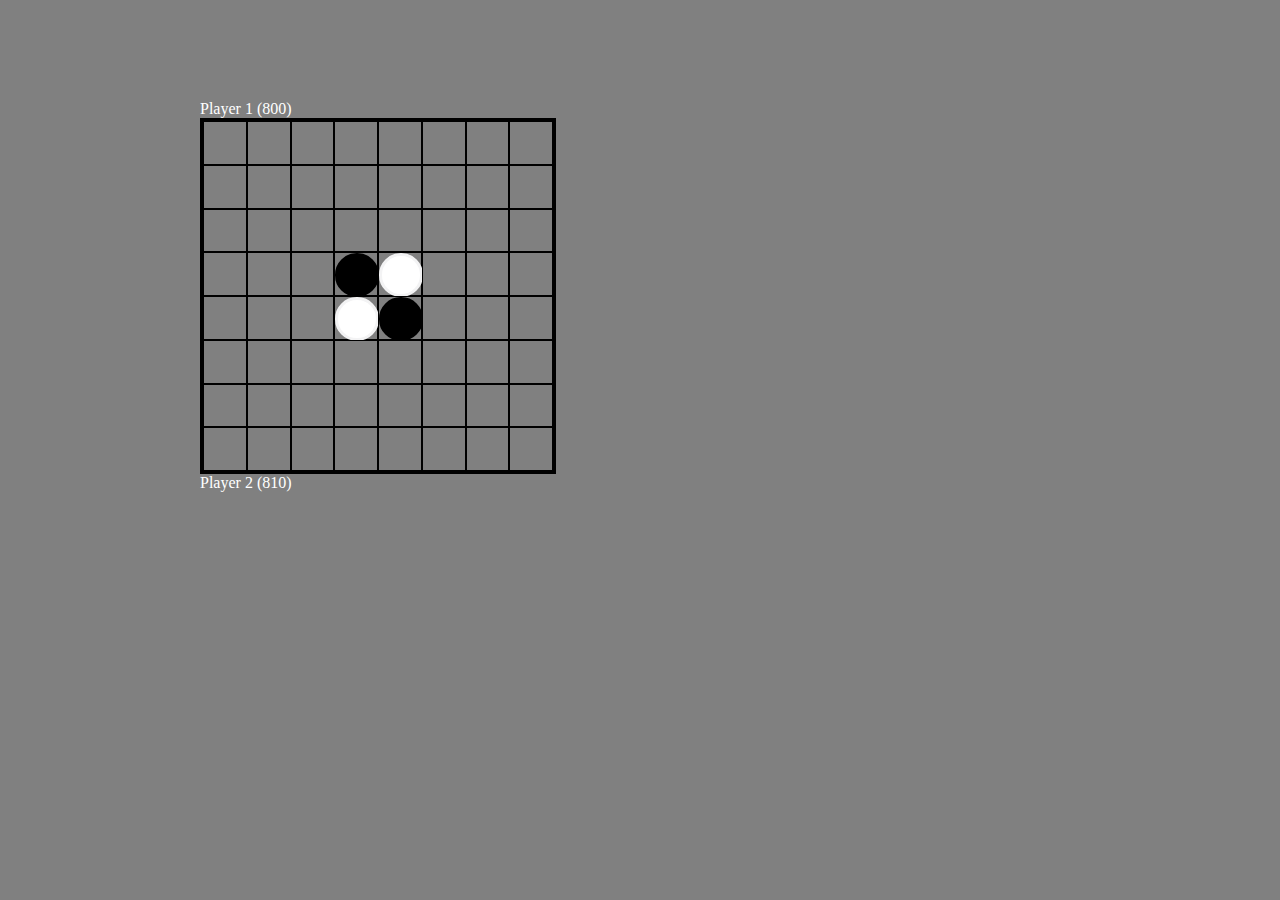
==== index.html @ 9037d4a7 "Create reversi grid" ====
<!DOCTYPE html>
<html lang="en">
<head>
    <meta charset="UTF-8">
    <meta name="viewport" content="width=device-width, initial-scale=1.0">
    <title>Document</title>
    <!-- <script src="script.js" defer></script> -->
    <link rel="stylesheet" href="style.css">
</head>
<body>
    <div class = container>
        <div class = "player-1">
            Player 1 (800)
        </div>
        <div class = "grid-container">
            <div class = "grid-item"></div>
            <div class = "grid-item"></div>
            <div class = "grid-item"></div>
            <div class = "grid-item"></div>
            <div class = "grid-item"></div>
            <div class = "grid-item"></div>
            <div class = "grid-item"></div>
            <div class = "grid-item"></div>
            <div class = "grid-item"></div>
            <div class = "grid-item"></div>
            <div class = "grid-item"></div>
            <div class = "grid-item"></div>
            <div class = "grid-item"></div>
            <div class = "grid-item"></div>
            <div class = "grid-item"></div>
            <div class = "grid-item"></div>
            <div class = "grid-item"></div>
            <div class = "grid-item"></div>
            <div class = "grid-item"></div>
            <div class = "grid-item"></div>
            <div class = "grid-item"></div>
            <div class = "grid-item"></div>
            <div class = "grid-item"></div>
            <div class = "grid-item"></div>
            <div class = "grid-item"></div>
            <div class = "grid-item"></div>
            <div class = "grid-item"></div>
            <div class = "grid-item">
                <span class = black-piece></span>
            </div>
            <div class = "grid-item">
                <span class = white-piece></span>
            </div>
            <div class = "grid-item"></div>
            <div class = "grid-item"></div>
            <div class = "grid-item"></div>
            <div class = "grid-item"></div>
            <div class = "grid-item"></div>
            <div class = "grid-item"></div>
            <div class = "grid-item">
                <span class = white-piece></span>
            </div>
            <div class = "grid-item">
                <span class = black-piece></span>
            </div>
            <div class = "grid-item"></div>
            <div class = "grid-item"></div>
            <div class = "grid-item"></div>
            <div class = "grid-item"></div>
            <div class = "grid-item"></div>
            <div class = "grid-item"></div>
            <div class = "grid-item"></div>
            <div class = "grid-item"></div>
            <div class = "grid-item"></div>
            <div class = "grid-item"></div>
            <div class = "grid-item"></div>
            <div class = "grid-item"></div>
            <div class = "grid-item"></div>
            <div class = "grid-item"></div>
            <div class = "grid-item"></div>
            <div class = "grid-item"></div>
            <div class = "grid-item"></div>
            <div class = "grid-item"></div>
            <div class = "grid-item"></div>
            <div class = "grid-item"></div>
            <div class = "grid-item"></div>
            <div class = "grid-item"></div>
            <div class = "grid-item"></div>
            <div class = "grid-item"></div>
            <div class = "grid-item"></div>
            <div class = "grid-item"></div>
            <div class = "grid-item"></div>
        </div>
        <div class = "player-2">
            Player 2 (810)
        </div>
    </div>
</body>

</html>
---- style.css ----
body {
    margin: 0;
    background-color: grey;
}

.player-1 {
    color: white;
}

.player-2 {
    color: white;
}

.black-piece {
    display: inline-block;
    border-radius: 50%;
    width: 90%;
    height: 90%;
    background-color: black;
    border-style: solid;
}

.white-piece {
    display: inline-block;
    border-radius: 50%;
    width: 90%;
    height: 90%;
    background-color: white;
    border-style: solid;
    border-color: rgb(243, 243, 244);
}

.container {
    margin-left: 200px;
    margin-top: 100px;
    margin-right: 40px;
    margin-bottom: 50px;
}

.grid-container {
    display: grid;
    grid-template-rows: repeat(8, 1fr);
    grid-template-columns: repeat(8, 1fr);
    justify-content: center;
    align-content: center;
    height: 350px;
    width: 350px;
    border: 3px solid black;
    /*box-shadow: 0 0 50px yellow;*/
}

.grid-item {
    border: 1px solid black;
}
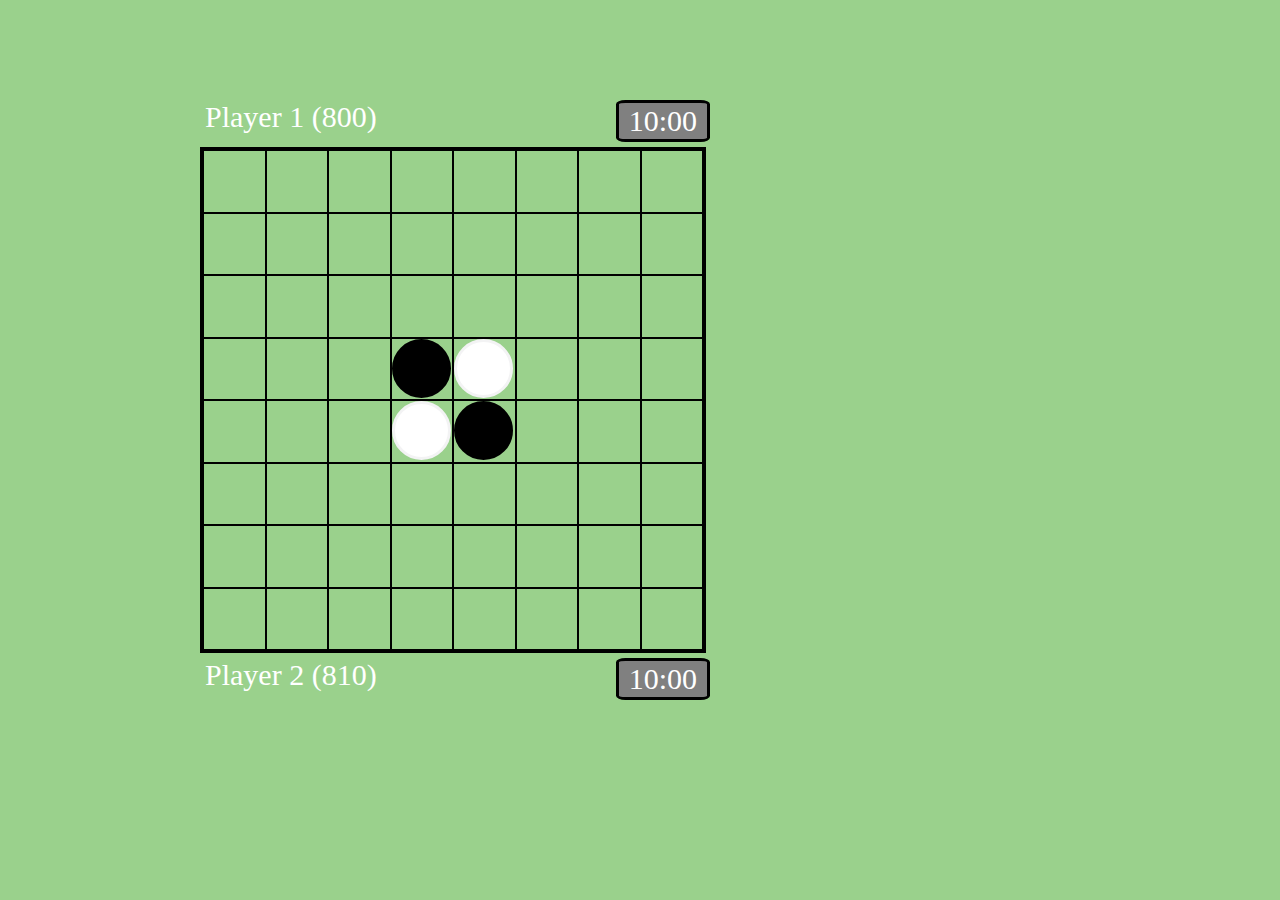
==== commit d925c462: "Add timer" ====
--- a/index.html
+++ b/index.html
@@ -9,8 +9,13 @@
 </head>
 <body>
     <div class = container>
-        <div class = "player-1">
-            Player 1 (800)
+        <div class = player-timer> 
+            <div class = "player-1">
+                Player 1 (800)
+            </div>
+            <div class = "timer">
+                10:00
+            </div>
         </div>
         <div class = "grid-container">
             <div class = "grid-item"></div>
@@ -86,8 +91,13 @@
             <div class = "grid-item"></div>
             <div class = "grid-item"></div>
         </div>
-        <div class = "player-2">
-            Player 2 (810)
+        <div class = player-timer> 
+            <div class = "player-2">
+                Player 2 (810)
+            </div>
+            <div class = "timer">
+                10:00
+            </div>
         </div>
     </div>
 </body>
--- a/style.css
+++ b/style.css
@@ -1,21 +1,42 @@
 body {
     margin: 0;
-    background-color: grey;
+    background-color: rgb(154, 209, 140);
 }
 
 .player-1 {
     color: white;
+    font-size: 30px;
 }
 
 .player-2 {
     color: white;
+    font-size: 30px;
+}
+
+.timer {
+    color: white;
+    font-size: 30px;
+    border-style: solid;
+    border-radius: 10%;
+    border-color: black;
+    border-width: 3px;
+    padding: 1px 10px;
+    background-color: grey;
+}
+
+.player-timer {
+    display: flex;
+    flex-direction: row;
+    justify-content: space-between;
+    width: 505px;
+    margin: 5px;
 }
 
 .black-piece {
     display: inline-block;
     border-radius: 50%;
-    width: 90%;
-    height: 90%;
+    width: 88%;
+    height: 88%;
     background-color: black;
     border-style: solid;
 }
@@ -23,8 +44,8 @@
 .white-piece {
     display: inline-block;
     border-radius: 50%;
-    width: 90%;
-    height: 90%;
+    width: 88%;
+    height: 88%;
     background-color: white;
     border-style: solid;
     border-color: rgb(243, 243, 244);
@@ -43,8 +64,8 @@
     grid-template-columns: repeat(8, 1fr);
     justify-content: center;
     align-content: center;
-    height: 350px;
-    width: 350px;
+    height: 500px;
+    width: 500px;
     border: 3px solid black;
     /*box-shadow: 0 0 50px yellow;*/
 }
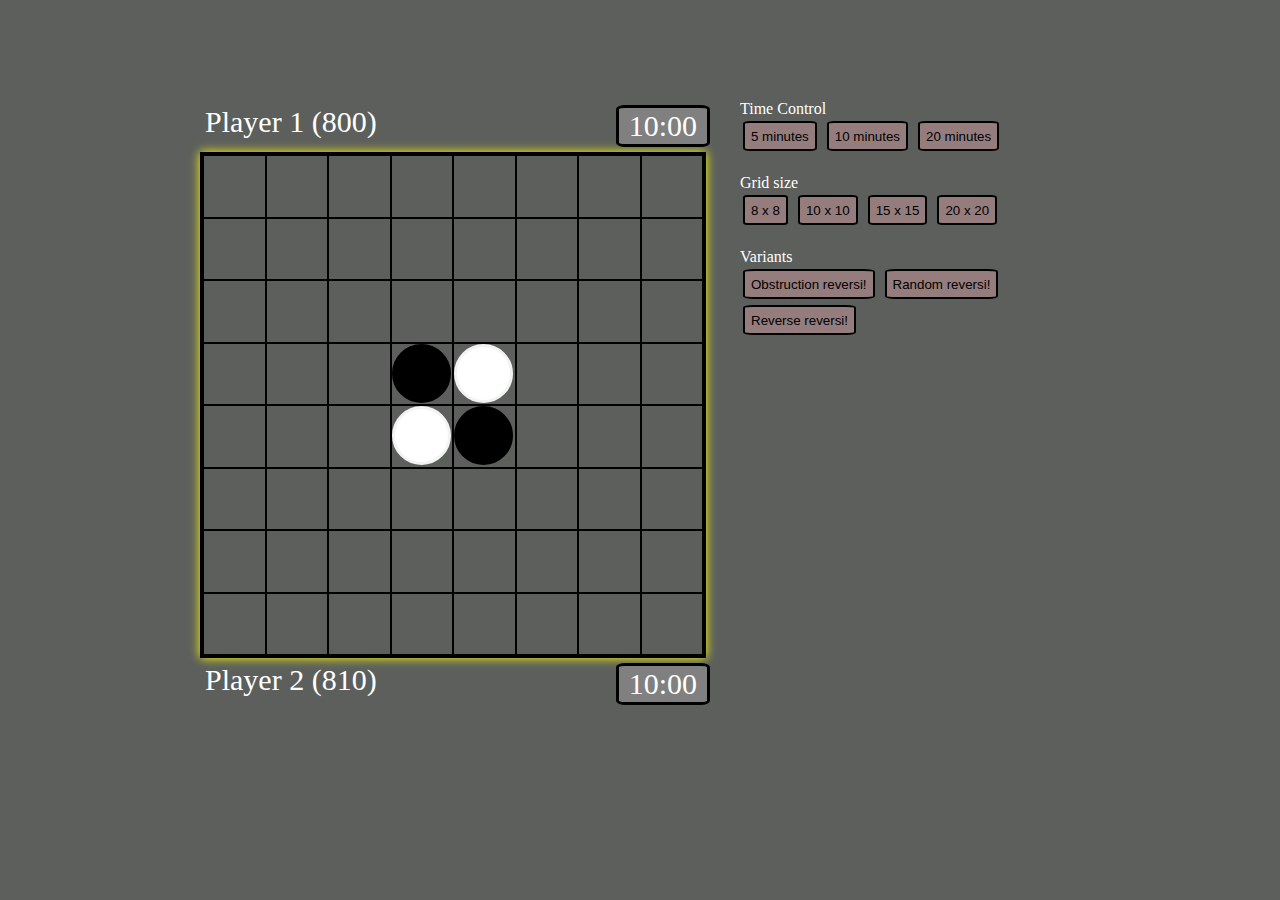
==== commit 0091eaf3: "Add reversi variants" ====
--- a/index.html
+++ b/index.html
@@ -8,95 +8,124 @@
     <link rel="stylesheet" href="style.css">
 </head>
 <body>
-    <div class = container>
-        <div class = player-timer> 
-            <div class = "player-1">
-                Player 1 (800)
+    <div class = "page">
+        <div class = "container">
+            <div class = "player-timer"> 
+                <div class = "player-1">
+                    Player 1 (800)
+                </div>
+                <div class = "timer">
+                    10:00
+                </div>
             </div>
-            <div class = "timer">
-                10:00
+            <div class = "grid-container">
+                <div class = "grid-item"></div>
+                <div class = "grid-item"></div>
+                <div class = "grid-item"></div>
+                <div class = "grid-item"></div>
+                <div class = "grid-item"></div>
+                <div class = "grid-item"></div>
+                <div class = "grid-item"></div>
+                <div class = "grid-item"></div>
+                <div class = "grid-item"></div>
+                <div class = "grid-item"></div>
+                <div class = "grid-item"></div>
+                <div class = "grid-item"></div>
+                <div class = "grid-item"></div>
+                <div class = "grid-item"></div>
+                <div class = "grid-item"></div>
+                <div class = "grid-item"></div>
+                <div class = "grid-item"></div>
+                <div class = "grid-item"></div>
+                <div class = "grid-item"></div>
+                <div class = "grid-item"></div>
+                <div class = "grid-item"></div>
+                <div class = "grid-item"></div>
+                <div class = "grid-item"></div>
+                <div class = "grid-item"></div>
+                <div class = "grid-item"></div>
+                <div class = "grid-item"></div>
+                <div class = "grid-item"></div>
+                <div class = "grid-item">
+                    <span class = black-piece></span>
+                </div>
+                <div class = "grid-item">
+                    <span class = white-piece></span>
+                </div>
+                <div class = "grid-item"></div>
+                <div class = "grid-item"></div>
+                <div class = "grid-item"></div>
+                <div class = "grid-item"></div>
+                <div class = "grid-item"></div>
+                <div class = "grid-item"></div>
+                <div class = "grid-item">
+                    <span class = white-piece></span>
+                </div>
+                <div class = "grid-item">
+                    <span class = black-piece></span>
+                </div>
+                <div class = "grid-item"></div>
+                <div class = "grid-item"></div>
+                <div class = "grid-item"></div>
+                <div class = "grid-item"></div>
+                <div class = "grid-item"></div>
+                <div class = "grid-item"></div>
+                <div class = "grid-item"></div>
+                <div class = "grid-item"></div>
+                <div class = "grid-item"></div>
+                <div class = "grid-item"></div>
+                <div class = "grid-item"></div>
+                <div class = "grid-item"></div>
+                <div class = "grid-item"></div>
+                <div class = "grid-item"></div>
+                <div class = "grid-item"></div>
+                <div class = "grid-item"></div>
+                <div class = "grid-item"></div>
+                <div class = "grid-item"></div>
+                <div class = "grid-item"></div>
+                <div class = "grid-item"></div>
+                <div class = "grid-item"></div>
+                <div class = "grid-item"></div>
+                <div class = "grid-item"></div>
+                <div class = "grid-item"></div>
+                <div class = "grid-item"></div>
+                <div class = "grid-item"></div>
+                <div class = "grid-item"></div>
+            </div>
+            <div class = player-timer> 
+                <div class = "player-2">
+                    Player 2 (810)
+                </div>
+                <div class = "timer">
+                    10:00
+                </div>
             </div>
         </div>
-        <div class = "grid-container">
-            <div class = "grid-item"></div>
-            <div class = "grid-item"></div>
-            <div class = "grid-item"></div>
-            <div class = "grid-item"></div>
-            <div class = "grid-item"></div>
-            <div class = "grid-item"></div>
-            <div class = "grid-item"></div>
-            <div class = "grid-item"></div>
-            <div class = "grid-item"></div>
-            <div class = "grid-item"></div>
-            <div class = "grid-item"></div>
-            <div class = "grid-item"></div>
-            <div class = "grid-item"></div>
-            <div class = "grid-item"></div>
-            <div class = "grid-item"></div>
-            <div class = "grid-item"></div>
-            <div class = "grid-item"></div>
-            <div class = "grid-item"></div>
-            <div class = "grid-item"></div>
-            <div class = "grid-item"></div>
-            <div class = "grid-item"></div>
-            <div class = "grid-item"></div>
-            <div class = "grid-item"></div>
-            <div class = "grid-item"></div>
-            <div class = "grid-item"></div>
-            <div class = "grid-item"></div>
-            <div class = "grid-item"></div>
-            <div class = "grid-item">
-                <span class = black-piece></span>
+        <div class = "modes">
+            <div class = "mode-block">
+                <span style="color: white">Time Control</span>
+                <div class = "time-button">
+                <button>5 minutes</button>
+                <button>10 minutes</button>
+                <button>20 minutes</button>
+                </div>
             </div>
-            <div class = "grid-item">
-                <span class = white-piece></span>
+            <div class = "mode-block">
+                <span style="color: white">Grid size</span>
+                <div class = "grid-button">    
+                <button>8 x 8</button>
+                <button>10 x 10</button>
+                <button>15 x 15</button>
+                <button>20 x 20</button>
+                </div>
             </div>
-            <div class = "grid-item"></div>
-            <div class = "grid-item"></div>
-            <div class = "grid-item"></div>
-            <div class = "grid-item"></div>
-            <div class = "grid-item"></div>
-            <div class = "grid-item"></div>
-            <div class = "grid-item">
-                <span class = white-piece></span>
-            </div>
-            <div class = "grid-item">
-                <span class = black-piece></span>
-            </div>
-            <div class = "grid-item"></div>
-            <div class = "grid-item"></div>
-            <div class = "grid-item"></div>
-            <div class = "grid-item"></div>
-            <div class = "grid-item"></div>
-            <div class = "grid-item"></div>
-            <div class = "grid-item"></div>
-            <div class = "grid-item"></div>
-            <div class = "grid-item"></div>
-            <div class = "grid-item"></div>
-            <div class = "grid-item"></div>
-            <div class = "grid-item"></div>
-            <div class = "grid-item"></div>
-            <div class = "grid-item"></div>
-            <div class = "grid-item"></div>
-            <div class = "grid-item"></div>
-            <div class = "grid-item"></div>
-            <div class = "grid-item"></div>
-            <div class = "grid-item"></div>
-            <div class = "grid-item"></div>
-            <div class = "grid-item"></div>
-            <div class = "grid-item"></div>
-            <div class = "grid-item"></div>
-            <div class = "grid-item"></div>
-            <div class = "grid-item"></div>
-            <div class = "grid-item"></div>
-            <div class = "grid-item"></div>
-        </div>
-        <div class = player-timer> 
-            <div class = "player-2">
-                Player 2 (810)
-            </div>
-            <div class = "timer">
-                10:00
+            <div class = "mode-block">
+                <span style="color: white">Variants</span>
+                <div class = "variant-button">    
+                <button>Obstruction reversi!</button>
+                <button>Random reversi!</button>
+                <button>Reverse reversi!</button>
+                </div>
             </div>
         </div>
     </div>
--- a/style.css
+++ b/style.css
@@ -1,6 +1,6 @@
 body {
     margin: 0;
-    background-color: rgb(154, 209, 140);
+    background-color: rgb(92, 95, 92);
 }
 
 .player-1 {
@@ -51,11 +51,35 @@
     border-color: rgb(243, 243, 244);
 }
 
-.container {
+.modes {
+    display: flex;
+    flex-direction: column;
+    background-color: rgb(92, 95, 92);
+    width: 300px;
+    gap: 20px;
+}
+
+.mode-block {
+    display: flex;
+    flex-direction: column;
+}
+
+button {
+    background-color: rgb(149, 125, 125);
+    border-style: solid;
+    border-radius: 9%;
+    height: 30px;
+    margin: 3px;
+}
+
+.page {
+    display: flex;
+    flex-direction: row;
     margin-left: 200px;
     margin-top: 100px;
     margin-right: 40px;
     margin-bottom: 50px;
+    gap:25px;
 }
 
 .grid-container {
@@ -67,7 +91,7 @@
     height: 500px;
     width: 500px;
     border: 3px solid black;
-    /*box-shadow: 0 0 50px yellow;*/
+    box-shadow: 0 0 10px yellow;
 }
 
 .grid-item {
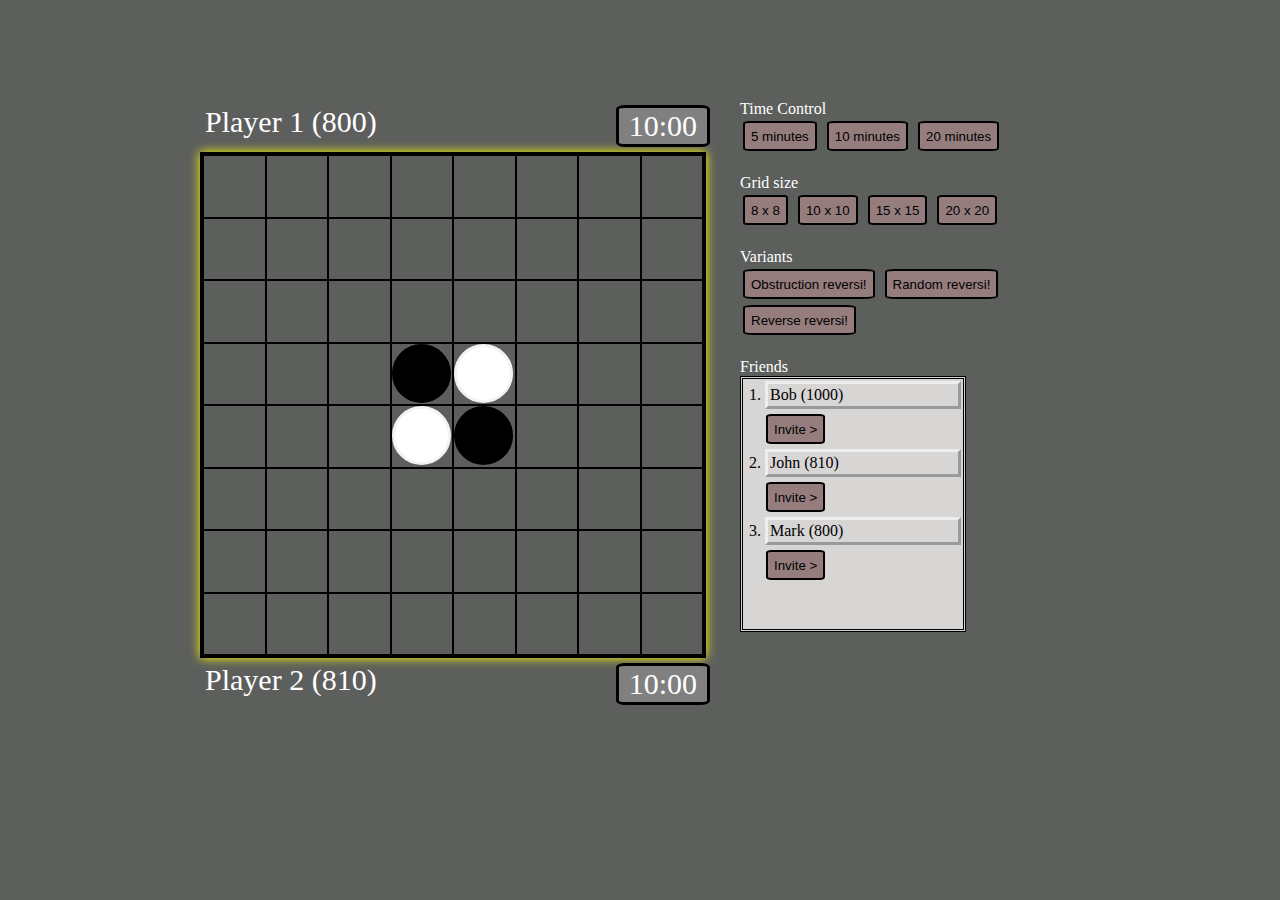
==== commit e5b2b396: "Add friend's list" ====
--- a/index.html
+++ b/index.html
@@ -113,19 +113,30 @@
             <div class = "mode-block">
                 <span style="color: white">Grid size</span>
                 <div class = "grid-button">    
-                <button>8 x 8</button>
-                <button>10 x 10</button>
-                <button>15 x 15</button>
-                <button>20 x 20</button>
+                    <button>8 x 8</button>
+                    <button>10 x 10</button>
+                    <button>15 x 15</button>
+                    <button>20 x 20</button>
                 </div>
             </div>
             <div class = "mode-block">
                 <span style="color: white">Variants</span>
                 <div class = "variant-button">    
-                <button>Obstruction reversi!</button>
-                <button>Random reversi!</button>
-                <button>Reverse reversi!</button>
+                    <button>Obstruction reversi!</button>
+                    <button>Random reversi!</button>
+                    <button>Reverse reversi!</button>
                 </div>
+            </div>
+            <div class = "mode-block">
+                <span style="color: white">Friends</span>
+                <ol class = "friend-list" type = "1">    
+                    <li>Bob (1000)</li>
+                    <button>Invite ></button>
+                    <li>John (810)</li>
+                    <button>Invite ></button>
+                    <li>Mark (800)</li>
+                    <button>Invite ></button>
+                </ol>
             </div>
         </div>
     </div>
--- a/style.css
+++ b/style.css
@@ -82,6 +82,21 @@
     gap:25px;
 }
 
+.friend-list {
+    margin: 0;
+    padding-left: 20px;
+    border-style:double;
+    background-color: rgb(216, 213, 213);
+    height: 250px;
+    width: 200px;
+}
+
+li {
+    border-style: outset;
+    margin: 2px;
+    padding: 2px;
+}
+
 .grid-container {
     display: grid;
     grid-template-rows: repeat(8, 1fr);
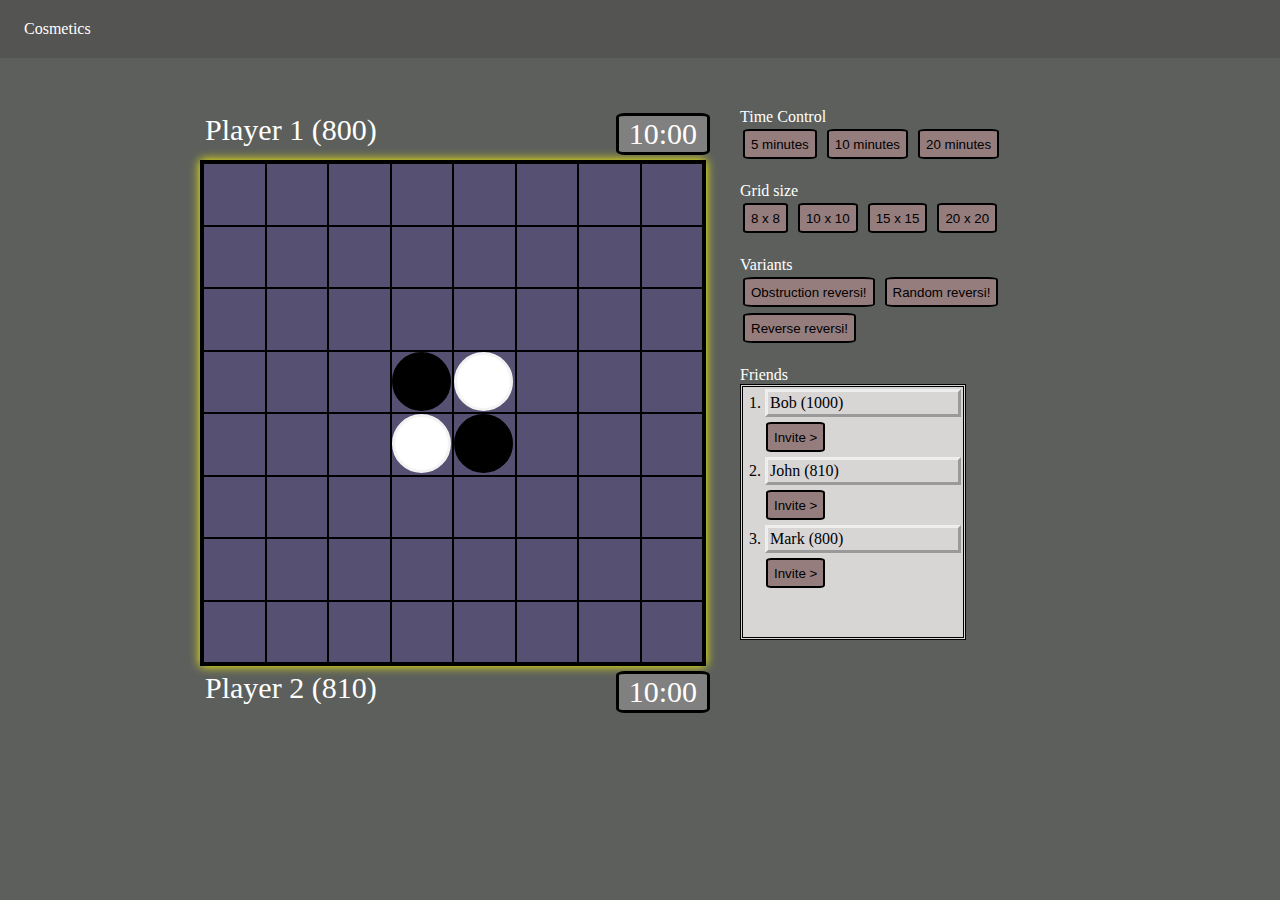
==== commit 3ee6cfce: "Add features to cosmetic page" ====
--- a/index.html
+++ b/index.html
@@ -8,6 +8,9 @@
     <link rel="stylesheet" href="style.css">
 </head>
 <body>
+    <ul>
+        <li class = cosmetic><a href="Taskbar/cosmetic.html">Cosmetics</a></li>    
+    </ul>
     <div class = "page">
         <div class = "container">
             <div class = "player-timer"> 
--- a/style.css
+++ b/style.css
@@ -76,7 +76,7 @@
     display: flex;
     flex-direction: row;
     margin-left: 200px;
-    margin-top: 100px;
+    margin-top: 50px;
     margin-right: 40px;
     margin-bottom: 50px;
     gap:25px;
@@ -107,8 +107,26 @@
     width: 500px;
     border: 3px solid black;
     box-shadow: 0 0 10px yellow;
+    background-color: rgb(86, 81, 115);
 }
 
 .grid-item {
     border: 1px solid black;
+}
+
+.cosmetic {
+    display: inline;
+    border-style: hidden;
+    
+}
+
+a {
+    text-decoration: none;
+    color:white;
+}
+
+ul {
+    background-color: rgba(83, 81, 81, 0.8);
+    padding: 20px;
+    margin: 0;
 }